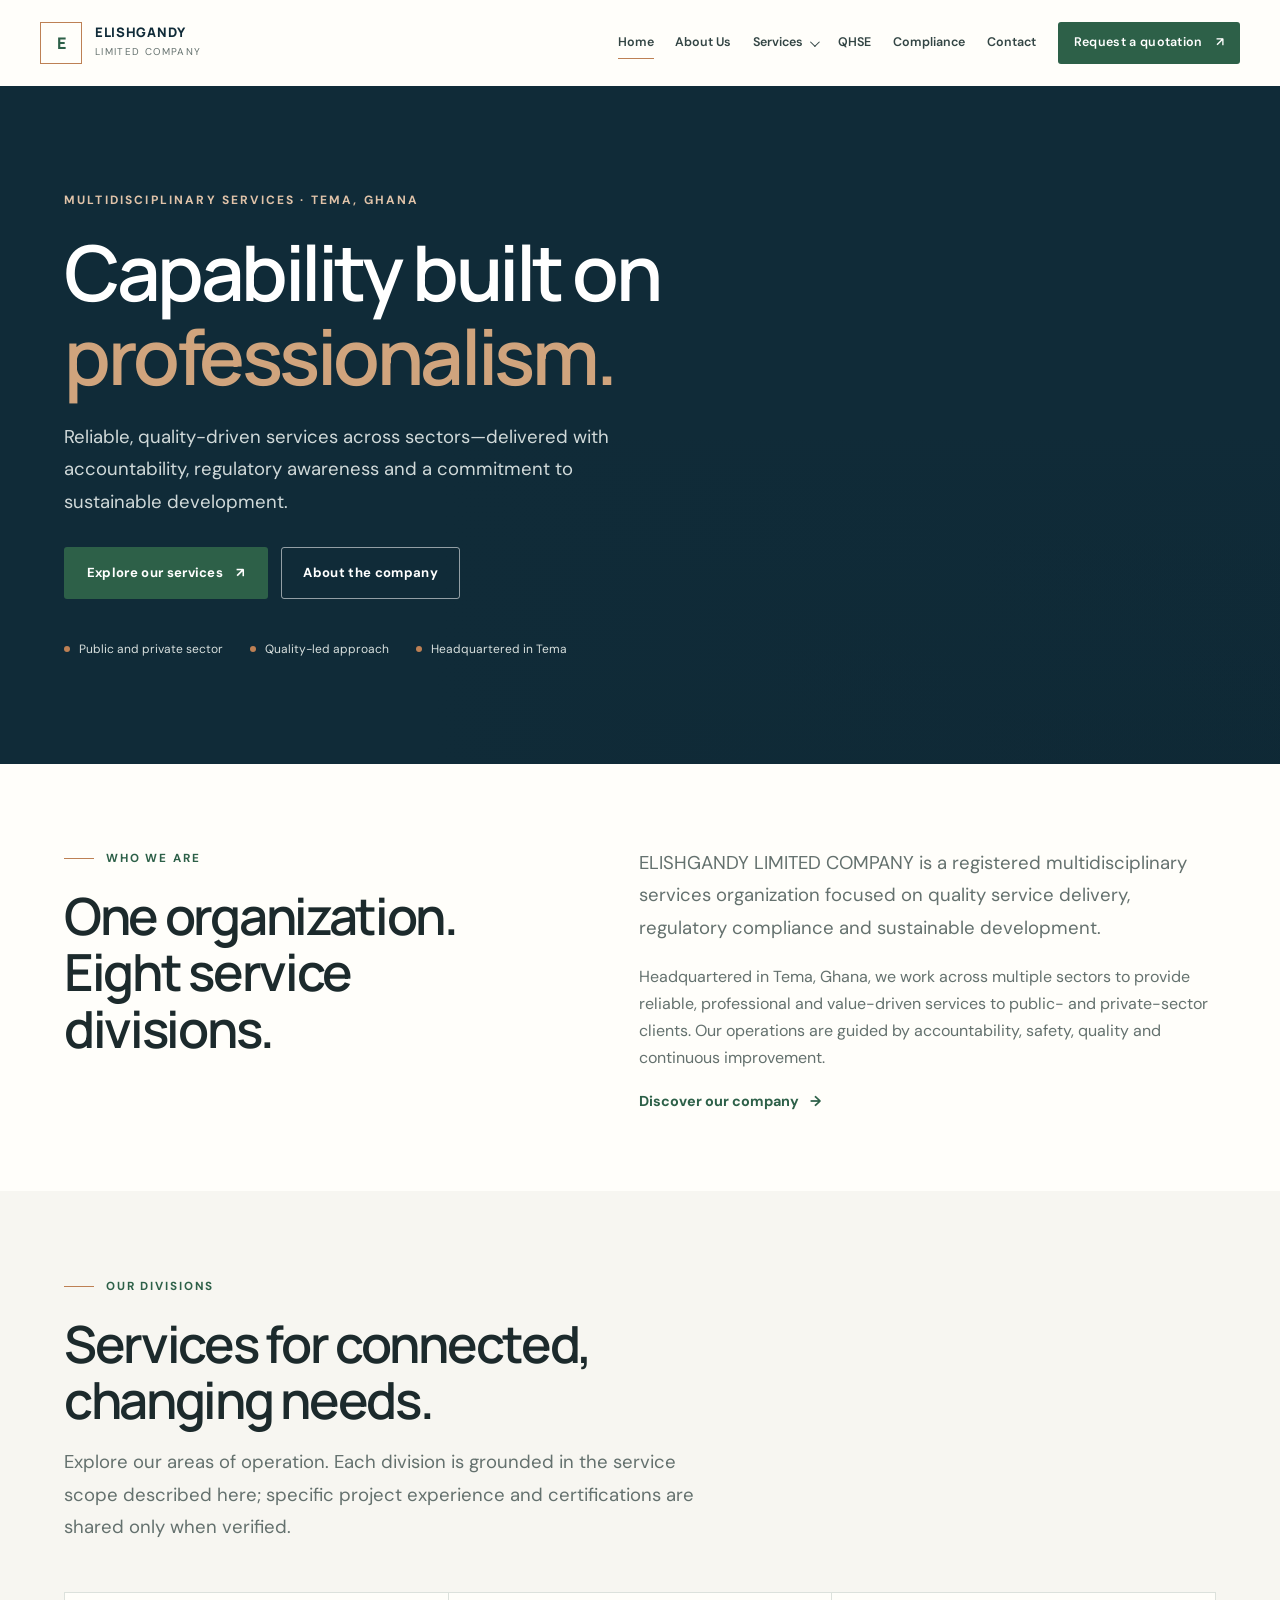
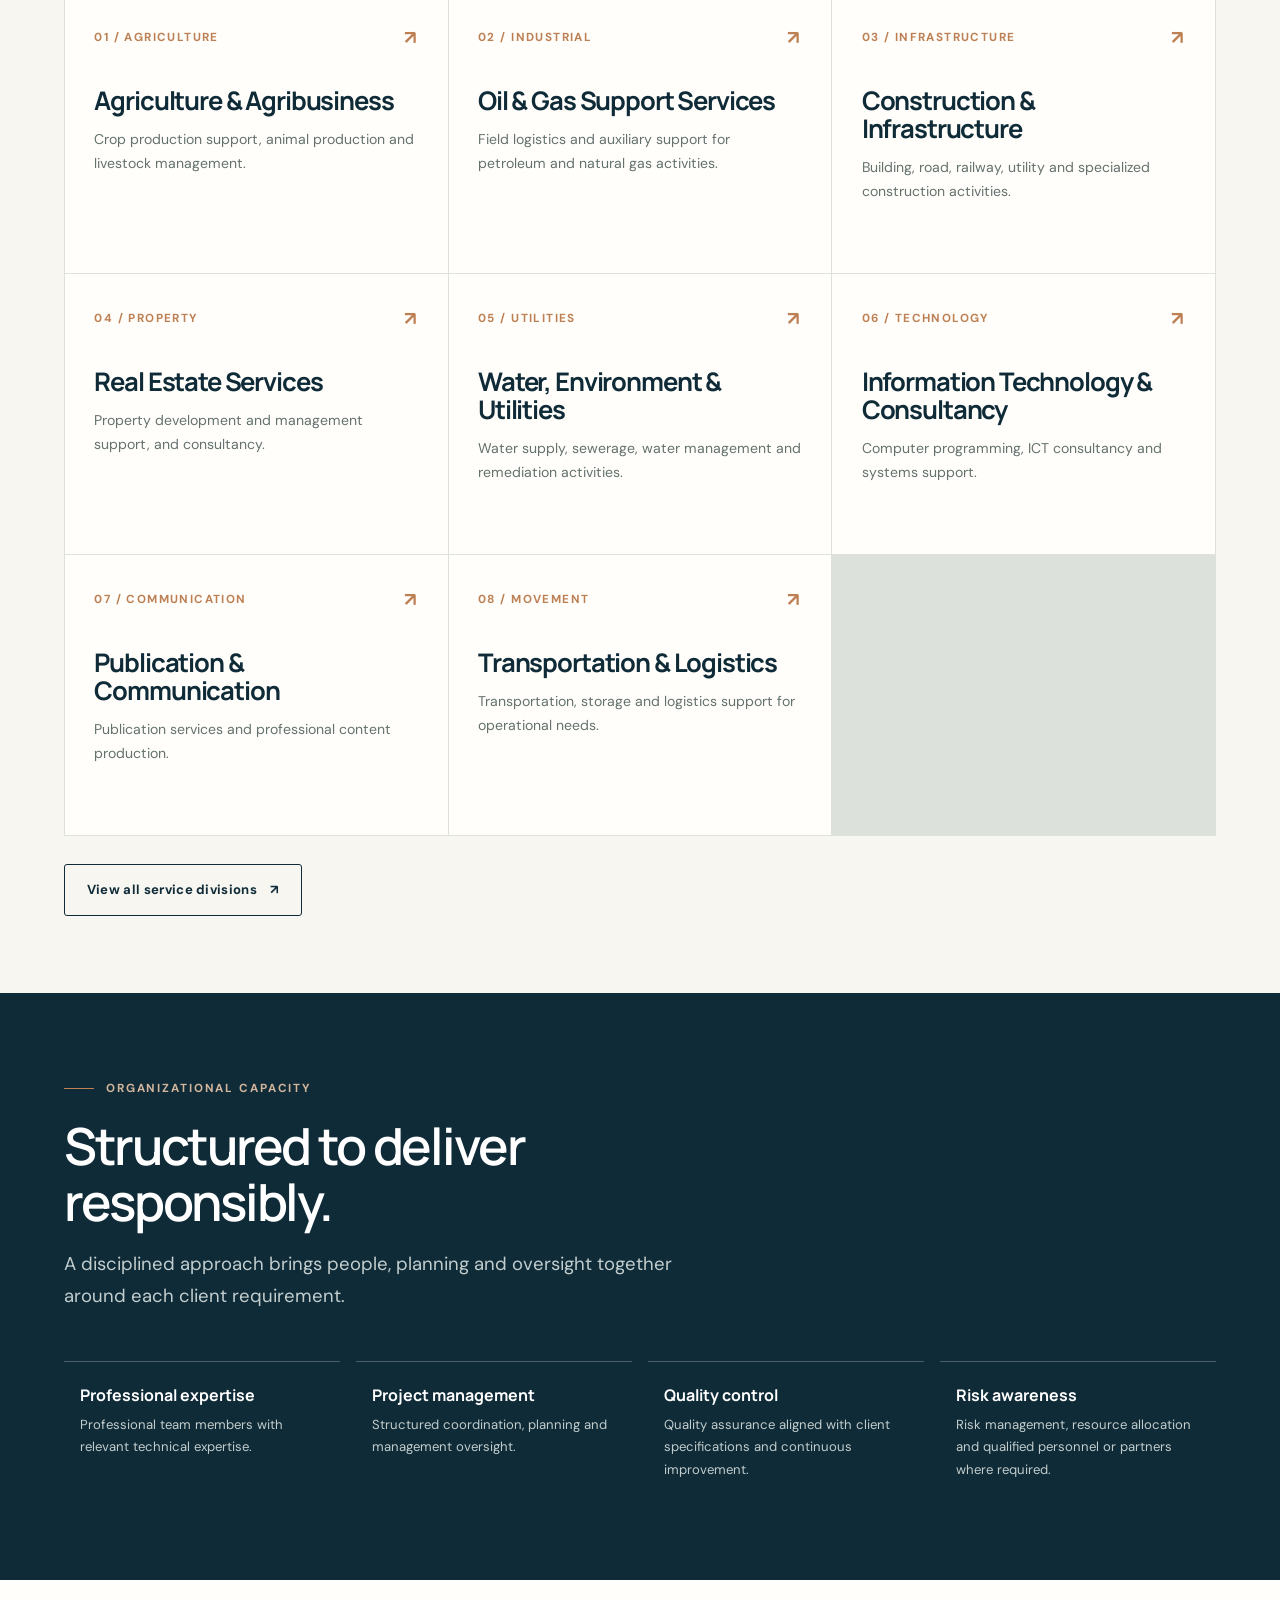
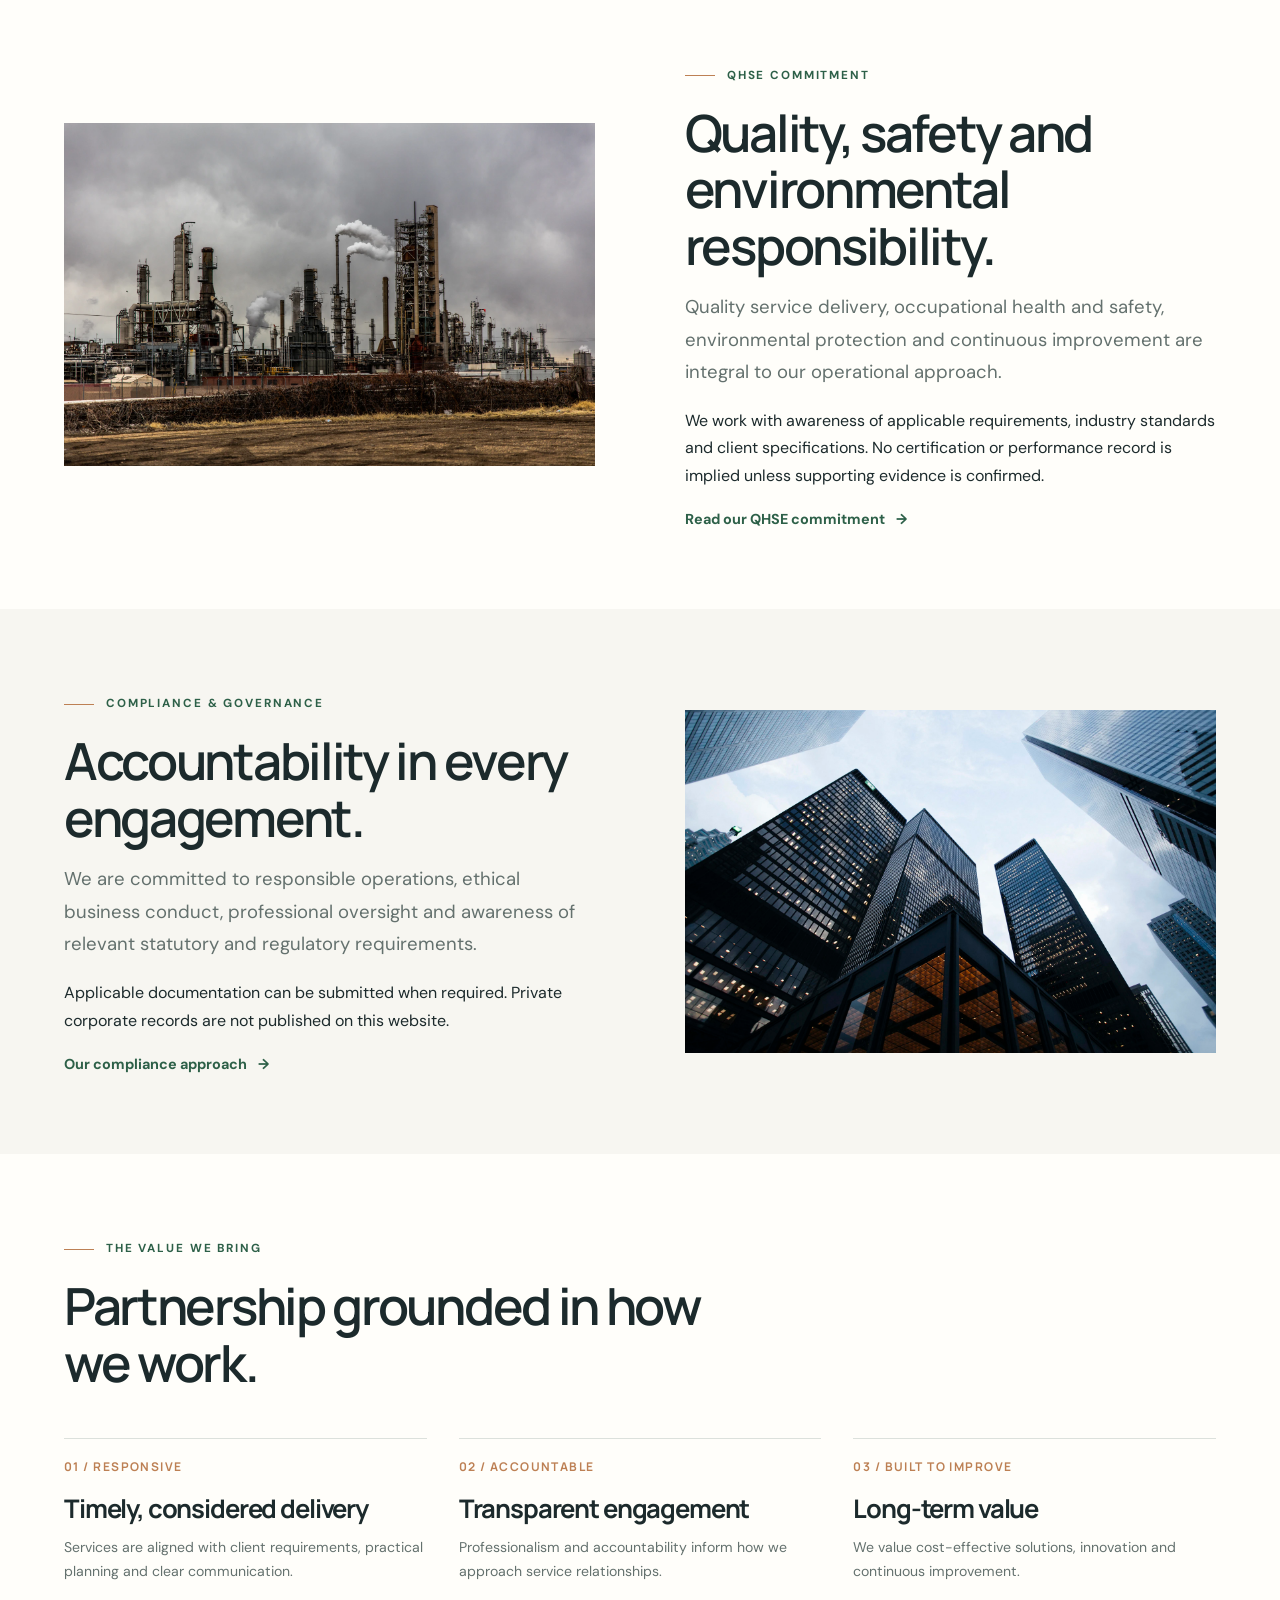
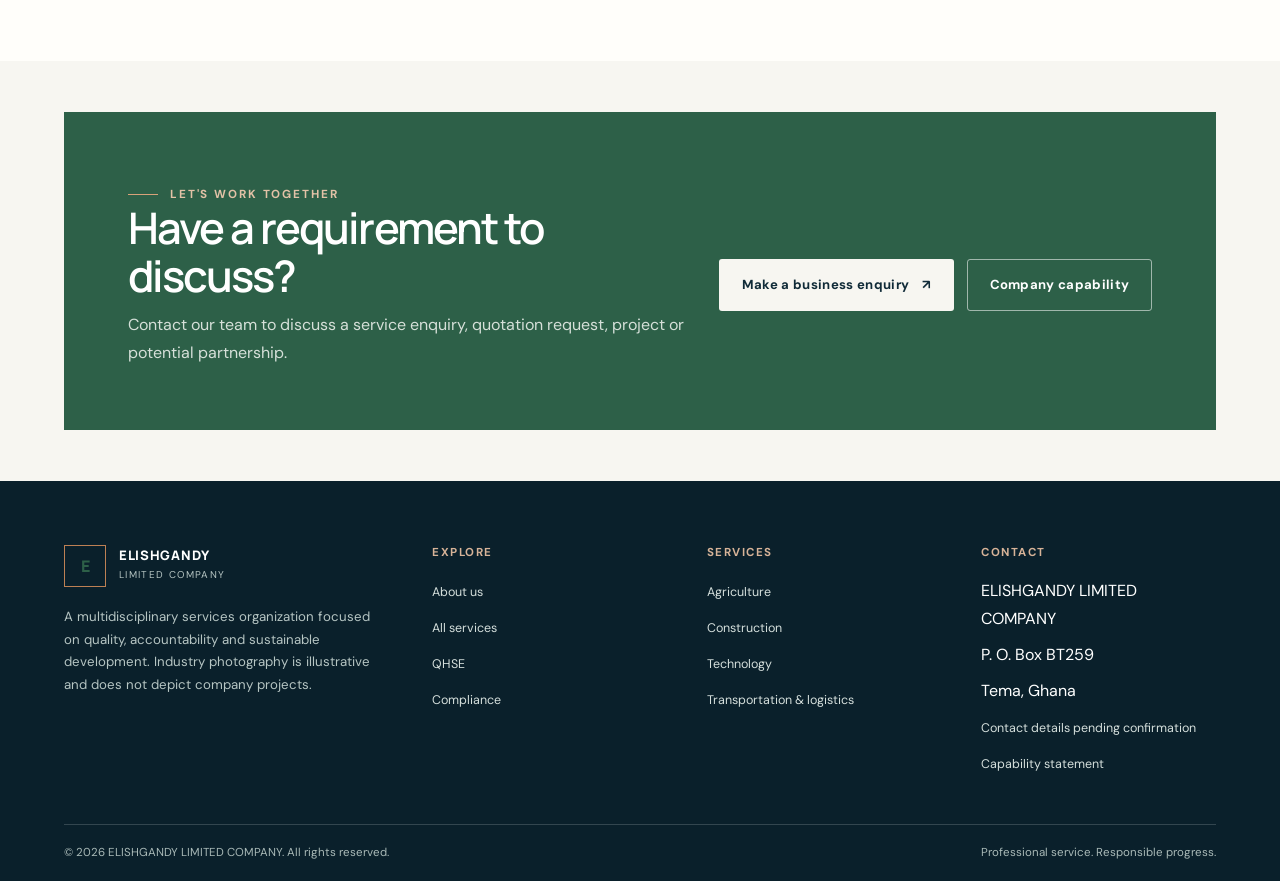
==== index.html @ 8bde243e "feat: add ELISHGANDY corporate website Co-authored-by: Copilot <223556219+Copilot@users.noreply.gith" ====
<!doctype html>
<html lang="en">
<head>
  <meta charset="utf-8">
  <meta name="viewport" content="width=device-width, initial-scale=1">
  <meta name="theme-color" content="#102b38">
  <title>ELISHGANDY LIMITED COMPANY | Multidisciplinary Services in Ghana</title>
  <meta name="description" content="A Tema-based multidisciplinary services company supporting public- and private-sector clients across infrastructure, agriculture, technology, utilities, and logistics.">
  <link rel="canonical" href="https://YOUR-DOMAIN.example/">
  <meta property="og:type" content="website">
  <meta property="og:title" content="ELISHGANDY LIMITED COMPANY">
  <meta property="og:description" content="Reliable, professional and value-driven multidisciplinary services in Ghana.">
  <meta property="og:url" content="https://YOUR-DOMAIN.example/">
  <meta property="og:image" content="assets/images/corporate-office-interior.webp">
  <link rel="icon" href="favicon.svg" type="image/svg+xml">
  <link rel="preconnect" href="https://fonts.googleapis.com">
  <link rel="preconnect" href="https://fonts.gstatic.com" crossorigin>
  
  <link rel="stylesheet" href="css/styles.css">
  <script type="application/ld+json">
  {
    "@context": "https://schema.org",
    "@type": "Organization",
    "name": "ELISHGANDY LIMITED COMPANY",
    "description": "A registered multidisciplinary services organization headquartered in Tema, Ghana.",
    "address": {
      "@type": "PostalAddress",
      "postOfficeBoxNumber": "BT259",
      "addressLocality": "Tema",
      "addressCountry": "GH"
    }
  }
  </script>
  <script type="application/ld+json">
  {
    "@context": "https://schema.org",
    "@type": "WebSite",
    "name": "ELISHGANDY LIMITED COMPANY",
    "url": "https://YOUR-DOMAIN.example/"
  }
  </script>
  <script type="module" src="js/main.js"></script>
</head>
<body>
  <a class="skip-link" href="#main">Skip to content</a>
  <header class="site-header">
    <div class="header-inner">
      <a class="brand" href="index.html" aria-label="ELISHGANDY LIMITED COMPANY home">
        <span class="brand-mark" aria-hidden="true">E</span><span><span class="brand-name">ELISHGANDY</span><span class="brand-caption">Limited Company</span></span>
      </a>
      <button class="menu-toggle" type="button" aria-label="Toggle navigation" aria-expanded="false" aria-controls="primary-navigation"><span></span></button>
      <nav class="primary-nav" id="primary-navigation" aria-label="Main navigation">
        <a href="index.html" aria-current="page">Home</a><a href="about.html">About Us</a>
        <details class="nav-dropdown"><summary>Services</summary><div class="dropdown-panel">
          <a href="services/index.html">All Services</a><a href="services/agriculture.html">Agriculture &amp; Agribusiness</a><a href="services/oil-gas.html">Oil &amp; Gas Support</a><a href="services/construction.html">Construction &amp; Infrastructure</a><a href="services/real-estate.html">Real Estate</a><a href="services/water-environment.html">Water &amp; Environment</a><a href="services/technology.html">IT &amp; Consultancy</a><a href="services/publication.html">Publication &amp; Communication</a><a href="services/logistics.html">Transportation &amp; Logistics</a>
        </div></details>
        <a href="qhse.html">QHSE</a><a href="compliance.html">Compliance</a><a href="contact.html">Contact</a><a class="button nav-cta" href="contact.html#business-enquiry">Request a quotation <span aria-hidden="true">↗</span></a>
      </nav>
    </div>
  </header>
  <main id="main" class="page-main">
    <section class="hero" style="--hero-image: url('assets/images/corporate-office-interior.webp')">
      <div class="hero-inner">
        <div class="hero-copy">
          <p class="hero-kicker">Multidisciplinary services · Tema, Ghana</p>
          <h1>Capability built on <em>professionalism.</em></h1>
          <p class="lead">Reliable, quality-driven services across sectors—delivered with accountability, regulatory awareness and a commitment to sustainable development.</p>
          <div class="button-row"><a class="button" href="services/index.html">Explore our services <span aria-hidden="true">↗</span></a><a class="button button--outline" href="about.html">About the company</a></div>
          <div class="hero-meta"><span>Public and private sector</span><span>Quality-led approach</span><span>Headquartered in Tema</span></div>
        </div>
      </div>
    </section>

    <section class="section">
      <div class="container intro-grid">
        <div class="reveal"><p class="eyebrow">Who we are</p><h2>One organization.<br>Eight service divisions.</h2></div>
        <div class="intro-aside reveal"><p class="lead">ELISHGANDY LIMITED COMPANY is a registered multidisciplinary services organization focused on quality service delivery, regulatory compliance and sustainable development.</p><p>Headquartered in Tema, Ghana, we work across multiple sectors to provide reliable, professional and value-driven services to public- and private-sector clients. Our operations are guided by accountability, safety, quality and continuous improvement.</p><a class="text-link" href="about.html">Discover our company <span aria-hidden="true">→</span></a></div>
      </div>
    </section>

    <section class="section section--ivory">
      <div class="container">
        <div class="section-heading reveal"><p class="eyebrow">Our divisions</p><h2>Services for connected, changing needs.</h2><p class="lead">Explore our areas of operation. Each division is grounded in the service scope described here; specific project experience and certifications are shared only when verified.</p></div>
        <div class="card-grid">
          <a class="service-card reveal" href="services/agriculture.html"><div class="service-card-top"><span>01 / AGRICULTURE</span><span class="arrow" aria-hidden="true">↗</span></div><h3>Agriculture &amp; Agribusiness</h3><p>Crop production support, animal production and livestock management.</p></a>
          <a class="service-card reveal" href="services/oil-gas.html"><div class="service-card-top"><span>02 / INDUSTRIAL</span><span class="arrow" aria-hidden="true">↗</span></div><h3>Oil &amp; Gas Support Services</h3><p>Field logistics and auxiliary support for petroleum and natural gas activities.</p></a>
          <a class="service-card reveal" href="services/construction.html"><div class="service-card-top"><span>03 / INFRASTRUCTURE</span><span class="arrow" aria-hidden="true">↗</span></div><h3>Construction &amp; Infrastructure</h3><p>Building, road, railway, utility and specialized construction activities.</p></a>
          <a class="service-card reveal" href="services/real-estate.html"><div class="service-card-top"><span>04 / PROPERTY</span><span class="arrow" aria-hidden="true">↗</span></div><h3>Real Estate Services</h3><p>Property development and management support, and consultancy.</p></a>
          <a class="service-card reveal" href="services/water-environment.html"><div class="service-card-top"><span>05 / UTILITIES</span><span class="arrow" aria-hidden="true">↗</span></div><h3>Water, Environment &amp; Utilities</h3><p>Water supply, sewerage, water management and remediation activities.</p></a>
          <a class="service-card reveal" href="services/technology.html"><div class="service-card-top"><span>06 / TECHNOLOGY</span><span class="arrow" aria-hidden="true">↗</span></div><h3>Information Technology &amp; Consultancy</h3><p>Computer programming, ICT consultancy and systems support.</p></a>
          <a class="service-card reveal" href="services/publication.html"><div class="service-card-top"><span>07 / COMMUNICATION</span><span class="arrow" aria-hidden="true">↗</span></div><h3>Publication &amp; Communication</h3><p>Publication services and professional content production.</p></a>
          <a class="service-card reveal" href="services/logistics.html"><div class="service-card-top"><span>08 / MOVEMENT</span><span class="arrow" aria-hidden="true">↗</span></div><h3>Transportation &amp; Logistics</h3><p>Transportation, storage and logistics support for operational needs.</p></a>
        </div>
        <div class="button-row"><a class="button button--dark-outline" href="services/index.html">View all service divisions <span aria-hidden="true">↗</span></a></div>
      </div>
    </section>

    <section class="section section--navy">
      <div class="container">
        <div class="section-heading reveal"><p class="eyebrow">Organizational capacity</p><h2>Structured to deliver responsibly.</h2><p class="lead">A disciplined approach brings people, planning and oversight together around each client requirement.</p></div>
        <div class="capability-grid">
          <div class="capability-item reveal"><strong>Professional expertise</strong><p>Professional team members with relevant technical expertise.</p></div>
          <div class="capability-item reveal"><strong>Project management</strong><p>Structured coordination, planning and management oversight.</p></div>
          <div class="capability-item reveal"><strong>Quality control</strong><p>Quality assurance aligned with client specifications and continuous improvement.</p></div>
          <div class="capability-item reveal"><strong>Risk awareness</strong><p>Risk management, resource allocation and qualified personnel or partners where required.</p></div>
        </div>
      </div>
    </section>

    <section class="section">
      <div class="container split-feature">
        <div class="image-frame image-frame--wide reveal"><img src="assets/images/industrial-energy-infrastructure.webp" width="1000" height="645" loading="lazy" alt="Industrial worksite"></div>
        <div class="split-feature-copy reveal"><p class="eyebrow">QHSE commitment</p><h2>Quality, safety and environmental responsibility.</h2><p class="lead">Quality service delivery, occupational health and safety, environmental protection and continuous improvement are integral to our operational approach.</p><p>We work with awareness of applicable requirements, industry standards and client specifications. No certification or performance record is implied unless supporting evidence is confirmed.</p><a class="text-link" href="qhse.html">Read our QHSE commitment <span aria-hidden="true">→</span></a></div>
      </div>
    </section>

    <section class="section section--ivory">
      <div class="container split-feature split-feature--reverse">
        <div class="image-frame image-frame--wide split-feature-image reveal"><img src="assets/images/modern-office-building.webp" width="1000" height="645" loading="lazy" alt="City architecture"></div>
        <div class="split-feature-copy reveal"><p class="eyebrow">Compliance &amp; governance</p><h2>Accountability in every engagement.</h2><p class="lead">We are committed to responsible operations, ethical business conduct, professional oversight and awareness of relevant statutory and regulatory requirements.</p><p>Applicable documentation can be submitted when required. Private corporate records are not published on this website.</p><a class="text-link" href="compliance.html">Our compliance approach <span aria-hidden="true">→</span></a></div>
      </div>
    </section>

    <section class="section">
      <div class="container">
        <div class="section-heading reveal"><p class="eyebrow">The value we bring</p><h2>Partnership grounded in how we work.</h2></div>
        <div class="value-grid">
          <article class="value-card reveal"><span class="number">01 / RESPONSIVE</span><h3>Timely, considered delivery</h3><p>Services are aligned with client requirements, practical planning and clear communication.</p></article>
          <article class="value-card reveal"><span class="number">02 / ACCOUNTABLE</span><h3>Transparent engagement</h3><p>Professionalism and accountability inform how we approach service relationships.</p></article>
          <article class="value-card reveal"><span class="number">03 / BUILT TO IMPROVE</span><h3>Long-term value</h3><p>We value cost-effective solutions, innovation and continuous improvement.</p></article>
        </div>
      </div>
    </section>

    <section class="section section--tight section--ivory">
      <div class="container">
        <div class="cta-panel reveal"><div><p class="eyebrow">Let's work together</p><h2>Have a requirement to discuss?</h2><p>Contact our team to discuss a service enquiry, quotation request, project or potential partnership.</p></div><div class="button-row"><a class="button button--light" href="contact.html#business-enquiry">Make a business enquiry <span aria-hidden="true">↗</span></a><a class="button button--outline" href="capability-statement.html">Company capability</a></div></div>
      </div>
    </section>
  </main>
  <footer class="site-footer">
    <div class="container footer-top">
      <div class="footer-brand"><a class="brand" href="index.html"><span class="brand-mark" aria-hidden="true">E</span><span><span class="brand-name">ELISHGANDY</span><span class="brand-caption">Limited Company</span></span></a><p class="footer-about">A multidisciplinary services organization focused on quality, accountability and sustainable development. Industry photography is illustrative and does not depict company projects.</p></div>
      <div class="footer-column"><h2>Explore</h2><ul><li><a href="about.html">About us</a></li><li><a href="services/index.html">All services</a></li><li><a href="qhse.html">QHSE</a></li><li><a href="compliance.html">Compliance</a></li></ul></div>
      <div class="footer-column"><h2>Services</h2><ul><li><a href="services/agriculture.html">Agriculture</a></li><li><a href="services/construction.html">Construction</a></li><li><a href="services/technology.html">Technology</a></li><li><a href="services/logistics.html">Transportation &amp; logistics</a></li></ul></div>
      <div class="footer-column"><h2>Contact</h2><ul><li>ELISHGANDY LIMITED COMPANY</li><li>P. O. Box BT259</li><li>Tema, Ghana</li><li><a href="contact.html">Contact details pending confirmation</a></li><li><a href="capability-statement.html">Capability statement</a></li></ul></div>
    </div>
    <div class="container footer-bottom"><p>© <span data-year>2026</span> ELISHGANDY LIMITED COMPANY. All rights reserved.</p><p>Professional service. Responsible progress.</p></div>
  </footer>
</body>
</html>
---- css/styles.css ----
@import url("https://fonts.googleapis.com/css2?family=DM+Sans:wght@400;500;600;700&family=Manrope:wght@400;500;600;700;800&display=swap");

:root {
  color-scheme: light;
  --navy: #102b38;
  --navy-deep: #0a202b;
  --green: #2d6048;
  --green-light: #e7eee8;
  --copper: #bd8054;
  --ivory: #f7f6f1;
  --paper: #fffefa;
  --ink: #1c2a2c;
  --muted: #64716e;
  --line: #dce1dc;
  --white: #fff;
  --font-display: "Manrope", "Arial", sans-serif;
  --font-body: "DM Sans", "Arial", sans-serif;
  --content: 1180px;
  --gutter: clamp(1.25rem, 5vw, 5rem);
  --radius: 3px;
  --shadow: 0 24px 70px rgb(16 43 56 / 12%);
}

* { box-sizing: border-box; }
html { scroll-behavior: smooth; scroll-padding-top: 6rem; }
body {
  margin: 0;
  background: var(--paper);
  color: var(--ink);
  font: 400 1rem/1.7 var(--font-body);
  -webkit-font-smoothing: antialiased;
}
img { display: block; max-width: 100%; }
a { color: inherit; }
button, input, select, textarea { font: inherit; }
button, summary { cursor: pointer; }
:focus-visible { outline: 3px solid var(--copper); outline-offset: 4px; }
::selection { color: var(--white); background: var(--green); }

.skip-link {
  position: fixed; z-index: 1000; top: .75rem; left: .75rem;
  padding: .7rem 1rem; color: var(--white); background: var(--navy);
  transform: translateY(-180%); transition: transform .2s ease;
}
.skip-link:focus { transform: translateY(0); }
.container { width: min(var(--content), calc(100% - var(--gutter) * 2)); margin-inline: auto; }
.section { padding-block: clamp(3.25rem, 6vw, 5.5rem); }
.section--tight { padding-block: clamp(2.25rem, 4vw, 3.5rem); }
.section--ivory { background: var(--ivory); }
.section--navy { color: var(--white); background: var(--navy); }
.eyebrow {
  display: inline-flex; align-items: center; gap: .75rem;
  margin: 0 0 1.15rem; color: var(--green);
  font-size: .73rem; font-weight: 700; letter-spacing: .16em; text-transform: uppercase;
}
.eyebrow::before { width: 30px; height: 1px; background: var(--copper); content: ""; }
.section--navy .eyebrow, .hero .eyebrow { color: #d4b69d; }
h1, h2, h3, p { margin-top: 0; }
h1, h2, h3 { font-family: var(--font-display); letter-spacing: -.045em; line-height: 1.1; }
h1 { margin-bottom: 1.4rem; font-size: clamp(2.7rem, 6vw, 5.6rem); font-weight: 600; }
h2 { margin-bottom: 1.15rem; font-size: clamp(2rem, 4vw, 3.35rem); font-weight: 600; }
h3 { margin-bottom: .8rem; font-size: clamp(1.25rem, 2vw, 1.65rem); font-weight: 700; }
.lead { max-width: 660px; color: var(--muted); font-size: clamp(1.05rem, 1.45vw, 1.25rem); line-height: 1.75; }
.section--navy .lead { color: #c2cece; }
.section-heading { max-width: 700px; margin-bottom: 3rem; }
.section-heading p:last-child { margin-bottom: 0; }
.text-link {
  display: inline-flex; align-items: center; gap: .7rem;
  color: var(--green); font-size: .9rem; font-weight: 700; text-decoration: none;
}
.text-link span { transition: transform .2s ease; }
.text-link:hover span { transform: translateX(4px); }
.button {
  display: inline-flex; min-height: 52px; align-items: center; justify-content: center; gap: .8rem;
  padding: .8rem 1.35rem; border: 1px solid transparent; border-radius: var(--radius);
  background: var(--green); color: var(--white); font-size: .82rem; font-weight: 700;
  letter-spacing: .025em; text-decoration: none; transition: background .2s ease, color .2s ease, border-color .2s ease, transform .2s ease;
}
.button:hover { background: #204d38; transform: translateY(-2px); }
.button--outline { border-color: rgb(255 255 255 / 55%); background: transparent; color: var(--white); }
.button--outline:hover { border-color: var(--white); background: var(--white); color: var(--navy); }
.button--light { background: var(--ivory); color: var(--navy); }
.button--light:hover { background: var(--white); color: var(--navy); }
.button--dark-outline { border-color: var(--navy); background: transparent; color: var(--navy); }
.button--dark-outline:hover { background: var(--navy); color: var(--white); }
.button-row { display: flex; flex-wrap: wrap; gap: .8rem; margin-top: 1.8rem; }

.site-header { position: relative; z-index: 20; background: var(--paper); }
.header-inner {
  display: flex; min-height: 86px; align-items: center; justify-content: space-between;
  gap: 2rem; width: min(1360px, calc(100% - var(--gutter) * 1.25)); margin: auto;
}
.brand { display: inline-flex; align-items: center; gap: .8rem; color: var(--navy); text-decoration: none; }
.brand-mark {
  display: grid; width: 42px; height: 42px; place-items: center;
  border: 1px solid var(--copper); color: var(--green);
  font: 800 1rem var(--font-display); letter-spacing: -.08em;
}
.brand-name { display: block; font: 800 .82rem/1.2 var(--font-display); letter-spacing: .055em; }
.brand-caption { display: block; margin-top: .24rem; color: var(--muted); font-size: .62rem; letter-spacing: .14em; text-transform: uppercase; }
.primary-nav { display: flex; align-items: center; gap: clamp(.85rem, 1.7vw, 1.7rem); }
.primary-nav > a, .nav-dropdown > summary {
  padding-block: .6rem; color: #334544; font-size: .78rem; font-weight: 600;
  text-decoration: none; list-style: none;
}
.primary-nav > a { position: relative; }
.primary-nav > a::after {
  position: absolute; right: 0; bottom: .28rem; left: 0; height: 1px;
  background: var(--copper); content: ""; transform: scaleX(0); transform-origin: left; transition: transform .2s ease;
}
.primary-nav > a:hover::after, .primary-nav > a[aria-current="page"]::after { transform: scaleX(1); }
.nav-dropdown { position: relative; }
.nav-dropdown > summary { display: flex; align-items: center; gap: .4rem; cursor: pointer; }
.nav-dropdown > summary::-webkit-details-marker { display: none; }
.nav-dropdown > summary::after { width: 6px; height: 6px; border-right: 1px solid; border-bottom: 1px solid; content: ""; transform: rotate(45deg) translateY(-2px); }
.dropdown-panel {
  position: absolute; top: calc(100% + .7rem); left: -1rem; z-index: 5;
  display: grid; width: 320px; grid-template-columns: 1fr 1fr; gap: .15rem;
  padding: .75rem; border: 1px solid var(--line); background: var(--paper); box-shadow: var(--shadow);
}
.dropdown-panel a { padding: .65rem .6rem; color: var(--muted); font-size: .75rem; line-height: 1.4; text-decoration: none; }
.dropdown-panel a:hover, .dropdown-panel a[aria-current="page"] { color: var(--green); background: var(--ivory); }
.nav-cta { min-height: 42px; padding: .55rem .95rem; font-size: .76rem; }
.primary-nav > a.nav-cta { color: var(--white); }
.primary-nav > a.nav-cta:hover { color: var(--white); }
.menu-toggle { display: none; width: 44px; height: 44px; place-items: center; border: 1px solid var(--line); background: transparent; color: var(--navy); }
.menu-toggle span, .menu-toggle span::before, .menu-toggle span::after { display: block; width: 18px; height: 1px; background: currentColor; }
.menu-toggle span { position: relative; }
.menu-toggle span::before, .menu-toggle span::after { position: absolute; left: 0; content: ""; transition: transform .2s ease; }
.menu-toggle span::before { top: -6px; }
.menu-toggle span::after { top: 6px; }
.menu-toggle[aria-expanded="true"] span { background: transparent; }
.menu-toggle[aria-expanded="true"] span::before { top: 0; transform: rotate(45deg); }
.menu-toggle[aria-expanded="true"] span::after { top: 0; transform: rotate(-45deg); }

.hero {
  position: relative; overflow: hidden; min-height: 610px; display: grid; align-items: center;
  background: var(--navy); color: var(--white);
}
.hero::before {
  position: absolute; inset: 0 0 0 34%; background:
    linear-gradient(90deg, var(--navy) 0%, rgb(16 43 56 / 82%) 19%, rgb(16 43 56 / 23%) 100%),
    linear-gradient(0deg, rgb(10 32 43 / 28%), transparent 50%),
    var(--hero-image, url("../assets/images/corporate-office-interior.webp")) center 48% / cover;
  content: "";
}
.hero-inner { position: relative; z-index: 1; width: min(var(--content), calc(100% - var(--gutter) * 2)); margin: auto; padding-block: 6.5rem; }
.hero-copy { max-width: 700px; animation: rise-in .7s both; }
.hero h1 { max-width: 720px; }
.hero h1 em { color: #d0a47d; font-style: normal; }
.hero .lead { max-width: 600px; color: #d0d9d9; }
.hero-kicker { margin: 0 0 1.2rem; color: #e0c3a9; font-size: .75rem; font-weight: 700; letter-spacing: .18em; text-transform: uppercase; }
.hero-meta { display: flex; flex-wrap: wrap; gap: 1.7rem; margin-top: 2.5rem; color: #d8e0de; font-size: .75rem; }
.hero-meta span { display: inline-flex; align-items: center; gap: .55rem; }
.hero-meta span::before { width: 6px; height: 6px; border-radius: 50%; background: var(--copper); content: ""; }
.hero--small { min-height: 420px; }
.hero--small::before { inset-inline-start: 42%; }
.hero--small .hero-inner { padding-block: 5rem; }
.hero--small h1 { max-width: 780px; font-size: clamp(2.7rem, 5.7vw, 4.8rem); }
.hero--small .lead { max-width: 620px; }
.breadcrumbs { display: flex; flex-wrap: wrap; gap: .55rem; margin-bottom: 1.4rem; color: #d2dddd; font-size: .73rem; }
.breadcrumbs a { text-decoration-color: rgb(255 255 255 / 45%); text-underline-offset: 3px; }
.breadcrumbs span[aria-hidden="true"] { color: #d0a47d; }

.intro-grid { display: grid; grid-template-columns: .9fr 1.1fr; gap: clamp(2.5rem, 8vw, 8rem); align-items: start; }
.intro-aside { padding-top: .4rem; }
.intro-aside p { color: var(--muted); }
.image-frame { position: relative; overflow: hidden; background: #dce4df; }
.image-frame img { width: 100%; height: 100%; object-fit: cover; }
.image-frame--wide { aspect-ratio: 1.55; }
.image-frame--tall { aspect-ratio: .92; }
.split-feature { display: grid; grid-template-columns: 1fr 1fr; gap: clamp(2.5rem, 7vw, 6rem); align-items: center; }
.split-feature > * { min-width: 0; }
.split-feature--reverse .split-feature-image { order: 2; }
.split-feature-image { min-height: 0; }
.split-feature-copy > :last-child { margin-bottom: 0; }
.check-list { display: grid; gap: .85rem; margin: 1.6rem 0 0; padding: 0; list-style: none; }
.check-list li { position: relative; padding-left: 1.7rem; color: var(--muted); }
.check-list li::before { position: absolute; top: .58rem; left: 0; width: 8px; height: 8px; border: 1px solid var(--copper); content: ""; transform: rotate(45deg); }

.card-grid { display: grid; grid-template-columns: repeat(3, 1fr); gap: 1px; background: var(--line); border: 1px solid var(--line); }
.service-card { display: flex; min-height: 280px; flex-direction: column; padding: clamp(1.3rem, 2.3vw, 2rem); background: var(--paper); text-decoration: none; transition: background .2s ease; }
.service-card:hover { background: var(--ivory); }
.service-card-top { display: flex; align-items: center; justify-content: space-between; margin-bottom: 2rem; color: var(--copper); font-size: .73rem; font-weight: 700; letter-spacing: .12em; }
.service-card-top .arrow { font-size: 1.2rem; transition: transform .2s ease; }
.service-card:hover .arrow { transform: translate(3px, -3px); }
.service-card h3 { max-width: 300px; color: var(--navy); }
.service-card p { margin: 0; color: var(--muted); font-size: .88rem; }
.capability-grid { display: grid; grid-template-columns: repeat(4, 1fr); gap: 1rem; margin-top: 3rem; }
.capability-item { padding: 1.4rem 1rem; border-top: 1px solid rgb(255 255 255 / 25%); }
.capability-item strong { display: block; margin-bottom: .5rem; font: 700 1rem var(--font-display); }
.capability-item p { margin: 0; color: #c1cdcc; font-size: .82rem; }
.value-grid { display: grid; grid-template-columns: repeat(3, 1fr); gap: 2rem; }
.value-card { padding-top: 1.2rem; border-top: 1px solid var(--line); }
.value-card .number { display: block; margin-bottom: 1.25rem; color: var(--copper); font: 700 .75rem var(--font-display); letter-spacing: .12em; }
.value-card p { margin: 0; color: var(--muted); font-size: .88rem; }
.service-detail-grid { display: grid; grid-template-columns: 1fr 1fr; gap: .8rem; margin-top: 2rem; }
.detail-item { padding: 1.1rem 1.15rem; border: 1px solid var(--line); background: var(--paper); }
.detail-item strong { display: block; margin-bottom: .35rem; color: var(--navy); font-size: .9rem; }
.detail-item p { margin: 0; color: var(--muted); font-size: .8rem; }
.related-links { display: flex; flex-wrap: wrap; gap: .7rem; margin-top: 1.3rem; }
.related-links a { padding: .65rem .85rem; border: 1px solid var(--line); color: var(--green); font-size: .78rem; font-weight: 600; text-decoration: none; }
.related-links a:hover { border-color: var(--green); }
.quote-block { padding: clamp(1.6rem, 4vw, 3rem); border-left: 2px solid var(--copper); background: var(--ivory); }
.quote-block p { margin: 0; color: var(--navy); font: 600 clamp(1.25rem, 2.3vw, 1.8rem)/1.45 var(--font-display); letter-spacing: -.025em; }

.cta-panel { display: grid; grid-template-columns: 1fr auto; align-items: center; gap: 2rem; padding: clamp(2rem, 5vw, 4rem); background: var(--green); color: var(--white); }
.cta-panel h2 { max-width: 700px; margin-bottom: .7rem; font-size: clamp(1.8rem, 3.4vw, 2.8rem); }
.cta-panel p { max-width: 650px; margin: 0; color: #d6e0d9; }
.cta-panel .eyebrow { color: #e3c2a7; }
.cta-panel .eyebrow::before { background: #d8a27a; }
.notice { padding: 1.25rem 1.4rem; border: 1px solid #d5c7b9; background: #fbf6ef; color: #51463c; font-size: .88rem; }
.notice strong { color: var(--navy); }
.contact-grid { display: grid; grid-template-columns: .8fr 1.2fr; gap: clamp(2rem, 7vw, 7rem); align-items: start; }
.contact-list { display: grid; gap: 1.3rem; margin-top: 2rem; }
.contact-item { padding-bottom: 1rem; border-bottom: 1px solid var(--line); }
.contact-item span { display: block; margin-bottom: .3rem; color: var(--muted); font-size: .73rem; font-weight: 700; letter-spacing: .1em; text-transform: uppercase; }
.contact-item strong { color: var(--navy); font-size: .95rem; }
.contact-item small { display: block; margin-top: .35rem; color: var(--muted); }
.form-panel { padding: clamp(1.4rem, 3vw, 2.5rem); border: 1px solid var(--line); background: var(--paper); box-shadow: 0 12px 40px rgb(16 43 56 / 5%); }
.form-grid { display: grid; grid-template-columns: 1fr 1fr; gap: 1.1rem; }
.field { display: grid; gap: .42rem; }
.field--full { grid-column: 1 / -1; }
.field label { color: var(--navy); font-size: .78rem; font-weight: 700; }
.field input, .field select, .field textarea { width: 100%; min-height: 48px; padding: .7rem .8rem; border: 1px solid #cbd4ce; border-radius: 0; background: var(--white); color: var(--ink); }
.field textarea { min-height: 140px; resize: vertical; }
.field input:focus, .field select:focus, .field textarea:focus { border-color: var(--green); outline: 2px solid rgb(45 96 72 / 15%); }
.form-note { margin: 1rem 0 0; color: var(--muted); font-size: .75rem; }
.form-status { min-height: 1.5rem; margin: .8rem 0 0; color: var(--navy); font-size: .85rem; }
.contact-form [aria-invalid="true"] { border-color: #9c3d35; }
.breadcrumb-line { margin-bottom: 1rem; }
.doc-placeholder { display: grid; grid-template-columns: auto 1fr; gap: 1.2rem; align-items: start; padding: 1.5rem; border: 1px dashed #b6c1ba; background: var(--ivory); }
.doc-icon { display: grid; width: 48px; height: 48px; place-items: center; background: var(--green-light); color: var(--green); font: 700 .8rem var(--font-display); }
.doc-placeholder p:last-child { margin-bottom: 0; }

.site-footer { padding-top: 4rem; background: var(--navy-deep); color: var(--white); }
.footer-top { display: grid; grid-template-columns: 1.4fr 1fr 1fr 1fr; gap: 2.5rem; padding-bottom: 3rem; }
.footer-brand .brand { color: var(--white); }
.footer-brand .brand-caption, .footer-about { color: #b6c5c3; }
.footer-about { max-width: 320px; margin: 1.2rem 0 0; font-size: .83rem; }
.footer-column h2 { margin-bottom: 1.1rem; color: #d7b398; font: 700 .72rem var(--font-body); letter-spacing: .13em; text-transform: uppercase; }
.footer-column ul { display: grid; gap: .55rem; margin: 0; padding: 0; list-style: none; }
.footer-column a { color: #d5dfdc; font-size: .78rem; text-decoration: none; }
.footer-column a:hover { color: var(--white); text-decoration: underline; text-underline-offset: 4px; }
.footer-bottom { display: flex; justify-content: space-between; gap: 1.5rem; padding-block: 1.15rem; border-top: 1px solid rgb(255 255 255 / 17%); color: #a9b9b7; font-size: .72rem; }
.footer-bottom p { margin: 0; }
.footer-bottom a { color: inherit; }
.reveal-ready .reveal { opacity: 0; transform: translateY(18px); transition: opacity .55s ease, transform .55s ease; }
.reveal-ready .reveal.is-visible { opacity: 1; transform: none; }
.page-main { min-height: 50vh; }
.sr-only { position: absolute; width: 1px; height: 1px; padding: 0; margin: -1px; overflow: hidden; clip: rect(0, 0, 0, 0); white-space: nowrap; border: 0; }

@keyframes rise-in { from { opacity: 0; transform: translateY(16px); } to { opacity: 1; transform: none; } }

@media (max-width: 1020px) {
  .header-inner { min-height: 76px; }
  .menu-ready .menu-toggle { display: grid; margin-left: auto; }
  .header-inner { flex-wrap: wrap; }
  .primary-nav { width: 100%; flex-direction: column; align-items: stretch; gap: .25rem; padding: 0 0 1rem; }
  .menu-ready .primary-nav:not(.is-open) { display: none; }
  .menu-ready .primary-nav.is-open { display: flex; }
  .primary-nav > a, .nav-dropdown > summary { padding: .75rem .4rem; }
  .nav-cta { align-self: flex-start; margin-top: .35rem; }
  .dropdown-panel { position: static; width: 100%; margin-top: .25rem; box-shadow: none; }
  .hero { min-height: 570px; }
  .hero::before { inset-inline-start: 20%; }
  .capability-grid { grid-template-columns: repeat(2, 1fr); }
  .footer-top { grid-template-columns: 1.2fr 1fr 1fr; }
  .footer-brand { grid-column: 1 / -1; }
}
@media (max-width: 780px) {
  :root { --gutter: 1.25rem; }
  .header-inner { width: calc(100% - 2rem); }
  .brand-mark { width: 38px; height: 38px; }
  .brand-name { font-size: .72rem; }
  .brand-caption { font-size: .57rem; }
  .hero { min-height: 620px; align-items: end; }
  .hero::before { inset: 0; background:
    linear-gradient(90deg, rgb(16 43 56 / 91%), rgb(16 43 56 / 56%)),
    linear-gradient(0deg, rgb(10 32 43 / 36%), transparent 55%),
    var(--hero-image, url("../assets/images/corporate-office-interior.webp")) center / cover; }
  .hero-inner { padding-block: 5.5rem 4rem; }
  .hero h1 { font-size: clamp(2.65rem, 13vw, 4.3rem); }
  .hero--small { min-height: 440px; }
  .hero--small::before { inset: 0; }
  .hero--small .hero-inner { padding-block: 4rem; }
  .hero-meta { gap: .7rem 1.2rem; }
  .intro-grid, .split-feature, .contact-grid { grid-template-columns: 1fr; gap: 2rem; }
  .split-feature--reverse .split-feature-image { order: 0; }
  .split-feature-image { min-height: 0; }
  .card-grid { grid-template-columns: 1fr; }
  .service-card { min-height: 220px; }
  .value-grid { grid-template-columns: 1fr; gap: 1.5rem; }
  .service-detail-grid { grid-template-columns: 1fr; }
  .capability-grid { grid-template-columns: 1fr 1fr; gap: .2rem .8rem; }
  .cta-panel { grid-template-columns: 1fr; }
  .cta-panel .button { justify-self: start; }
  .form-grid { grid-template-columns: 1fr; }
  .field--full { grid-column: auto; }
  .footer-top { grid-template-columns: 1fr 1fr; gap: 2rem 1rem; }
  .footer-brand { grid-column: 1 / -1; }
  .footer-column:last-child { grid-column: 1 / -1; }
  .footer-bottom { flex-direction: column; gap: .5rem; }
}
@media (prefers-reduced-motion: reduce) {
  *, *::before, *::after { scroll-behavior: auto !important; animation-duration: .01ms !important; animation-iteration-count: 1 !important; transition-duration: .01ms !important; }
  .reveal-ready .reveal { opacity: 1; transform: none; }
}
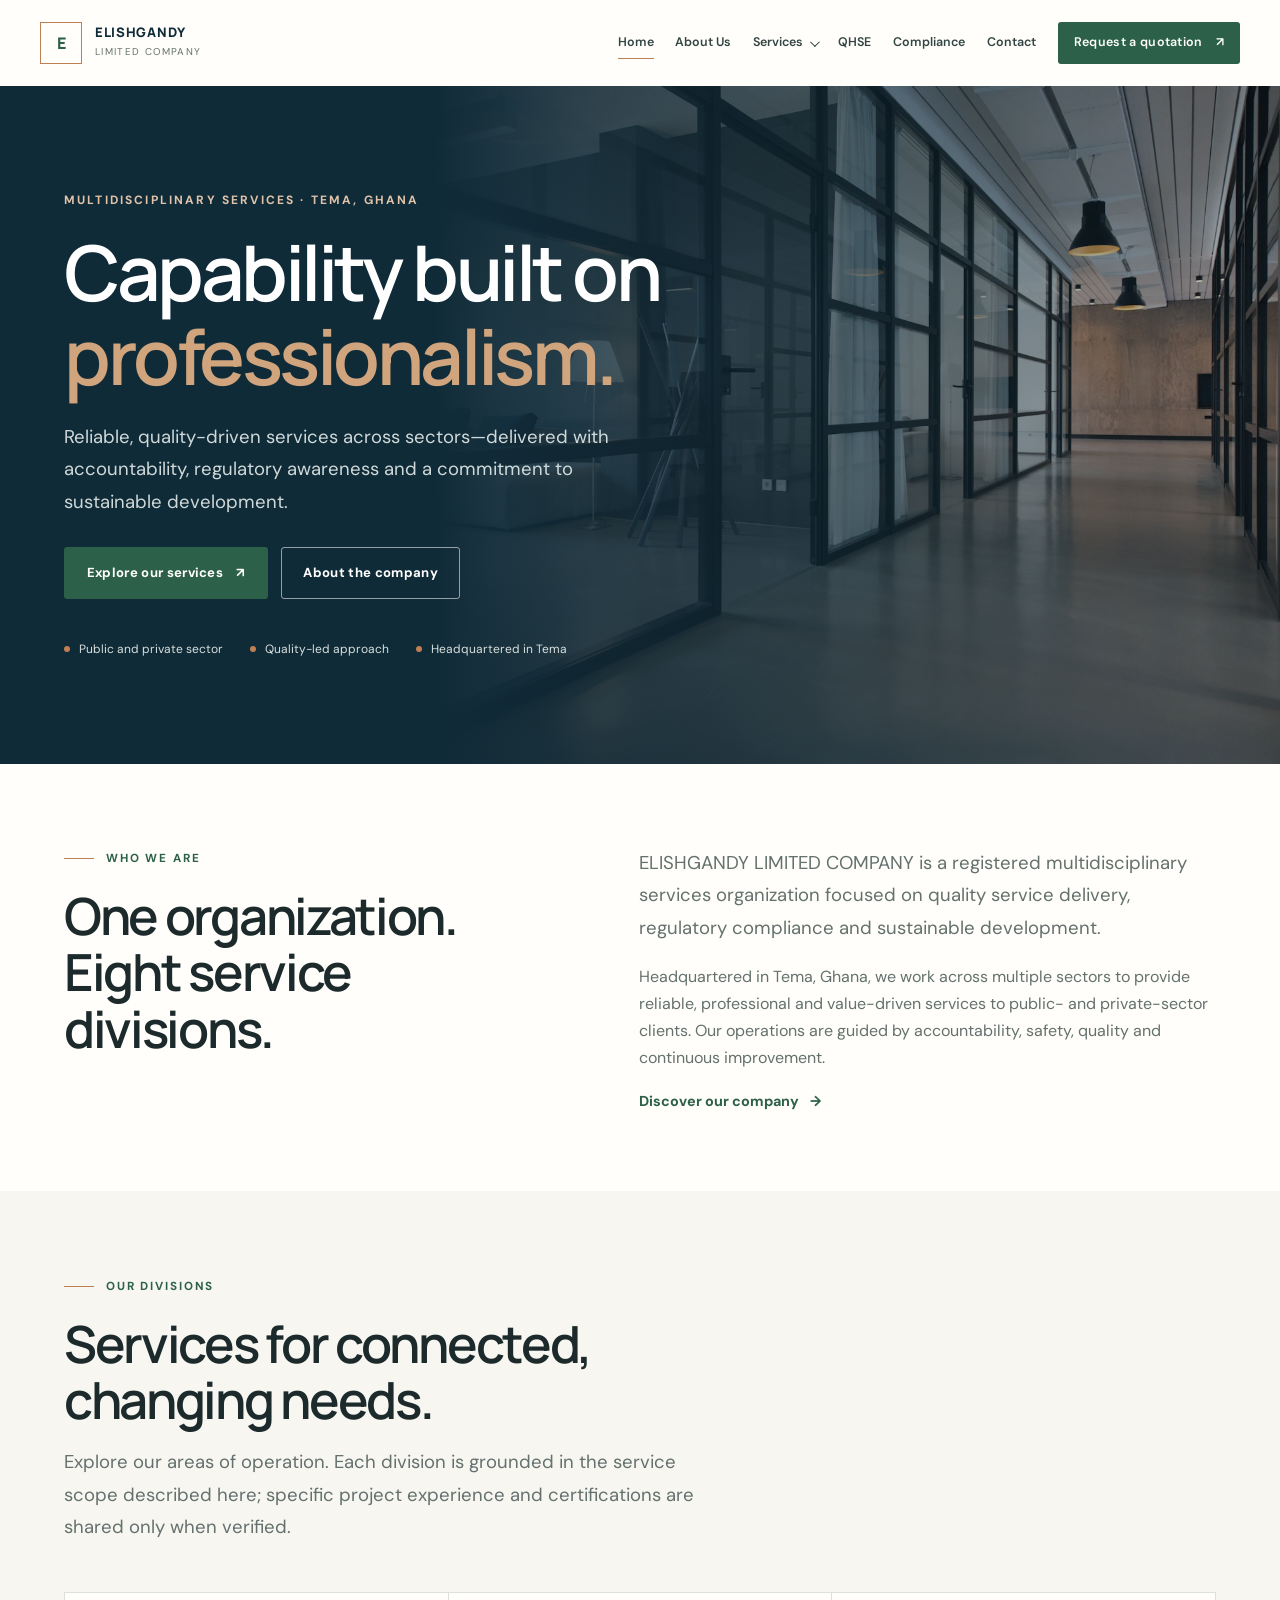
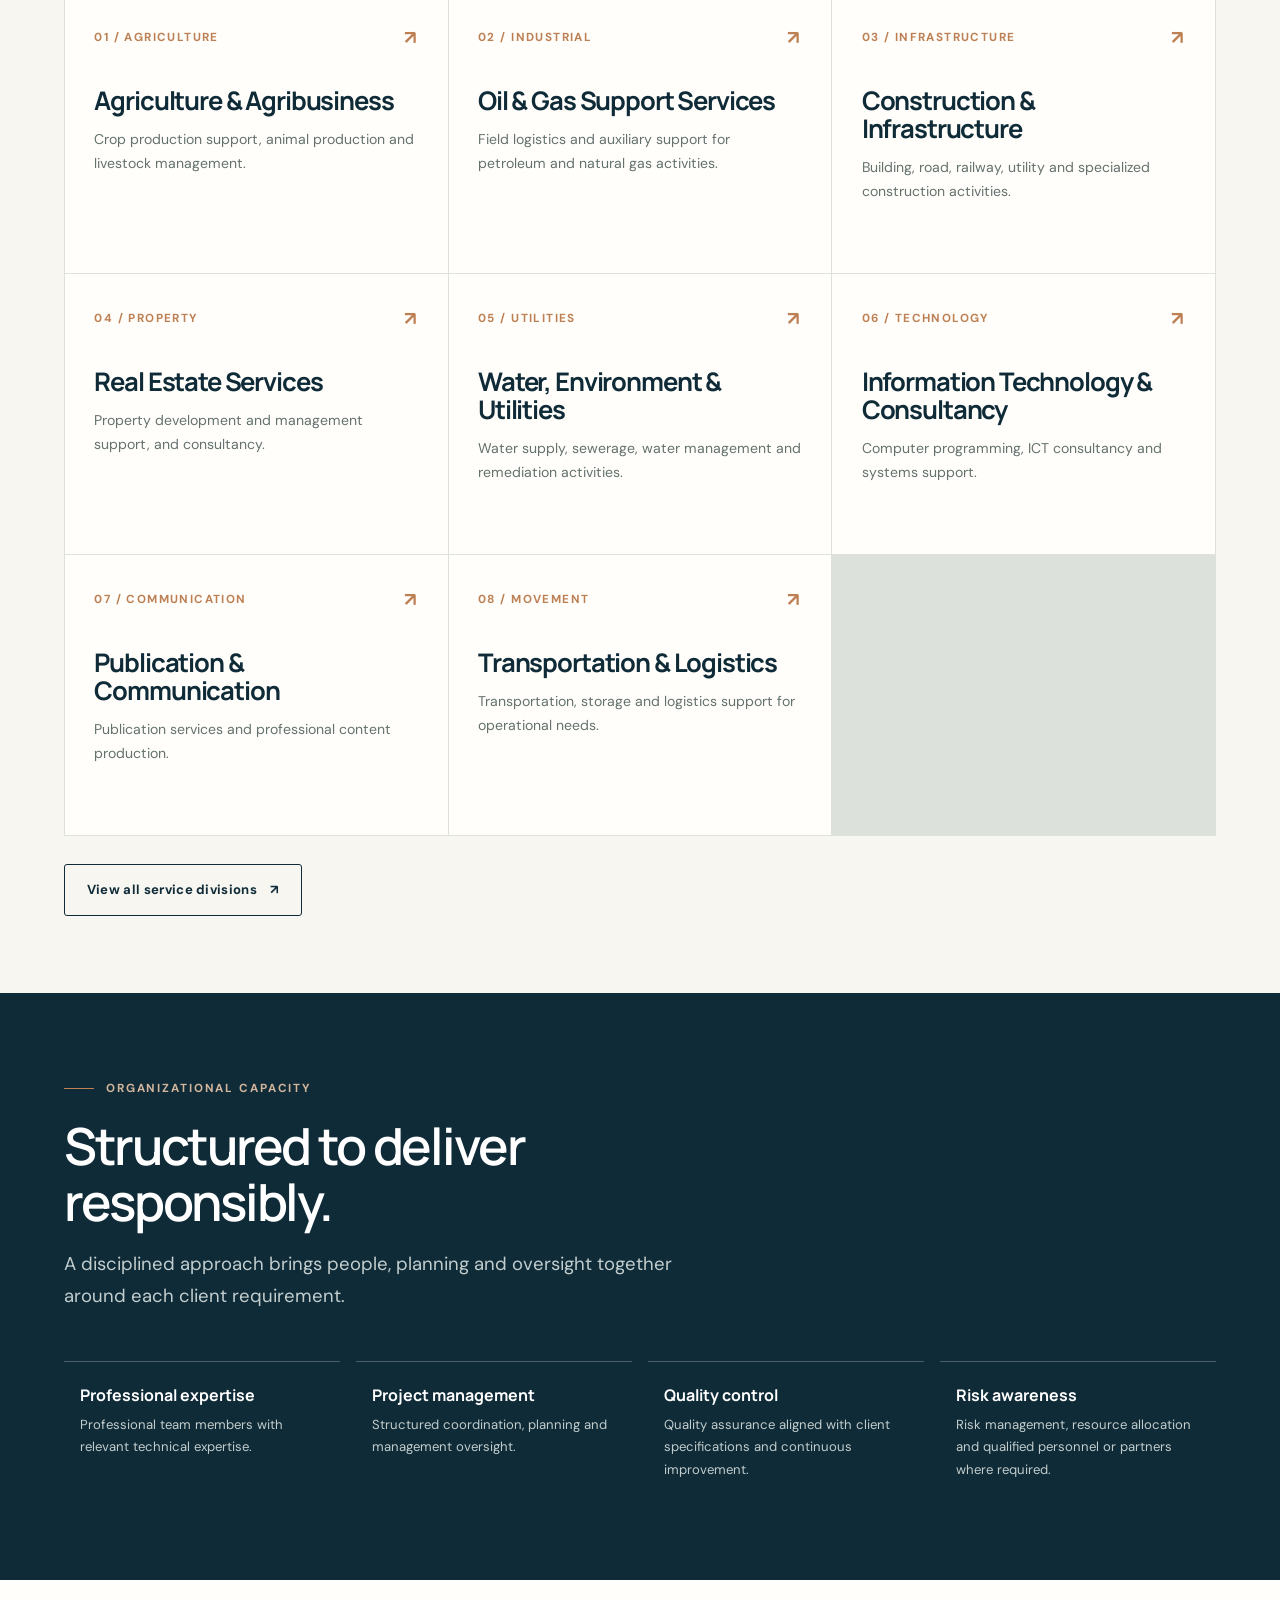
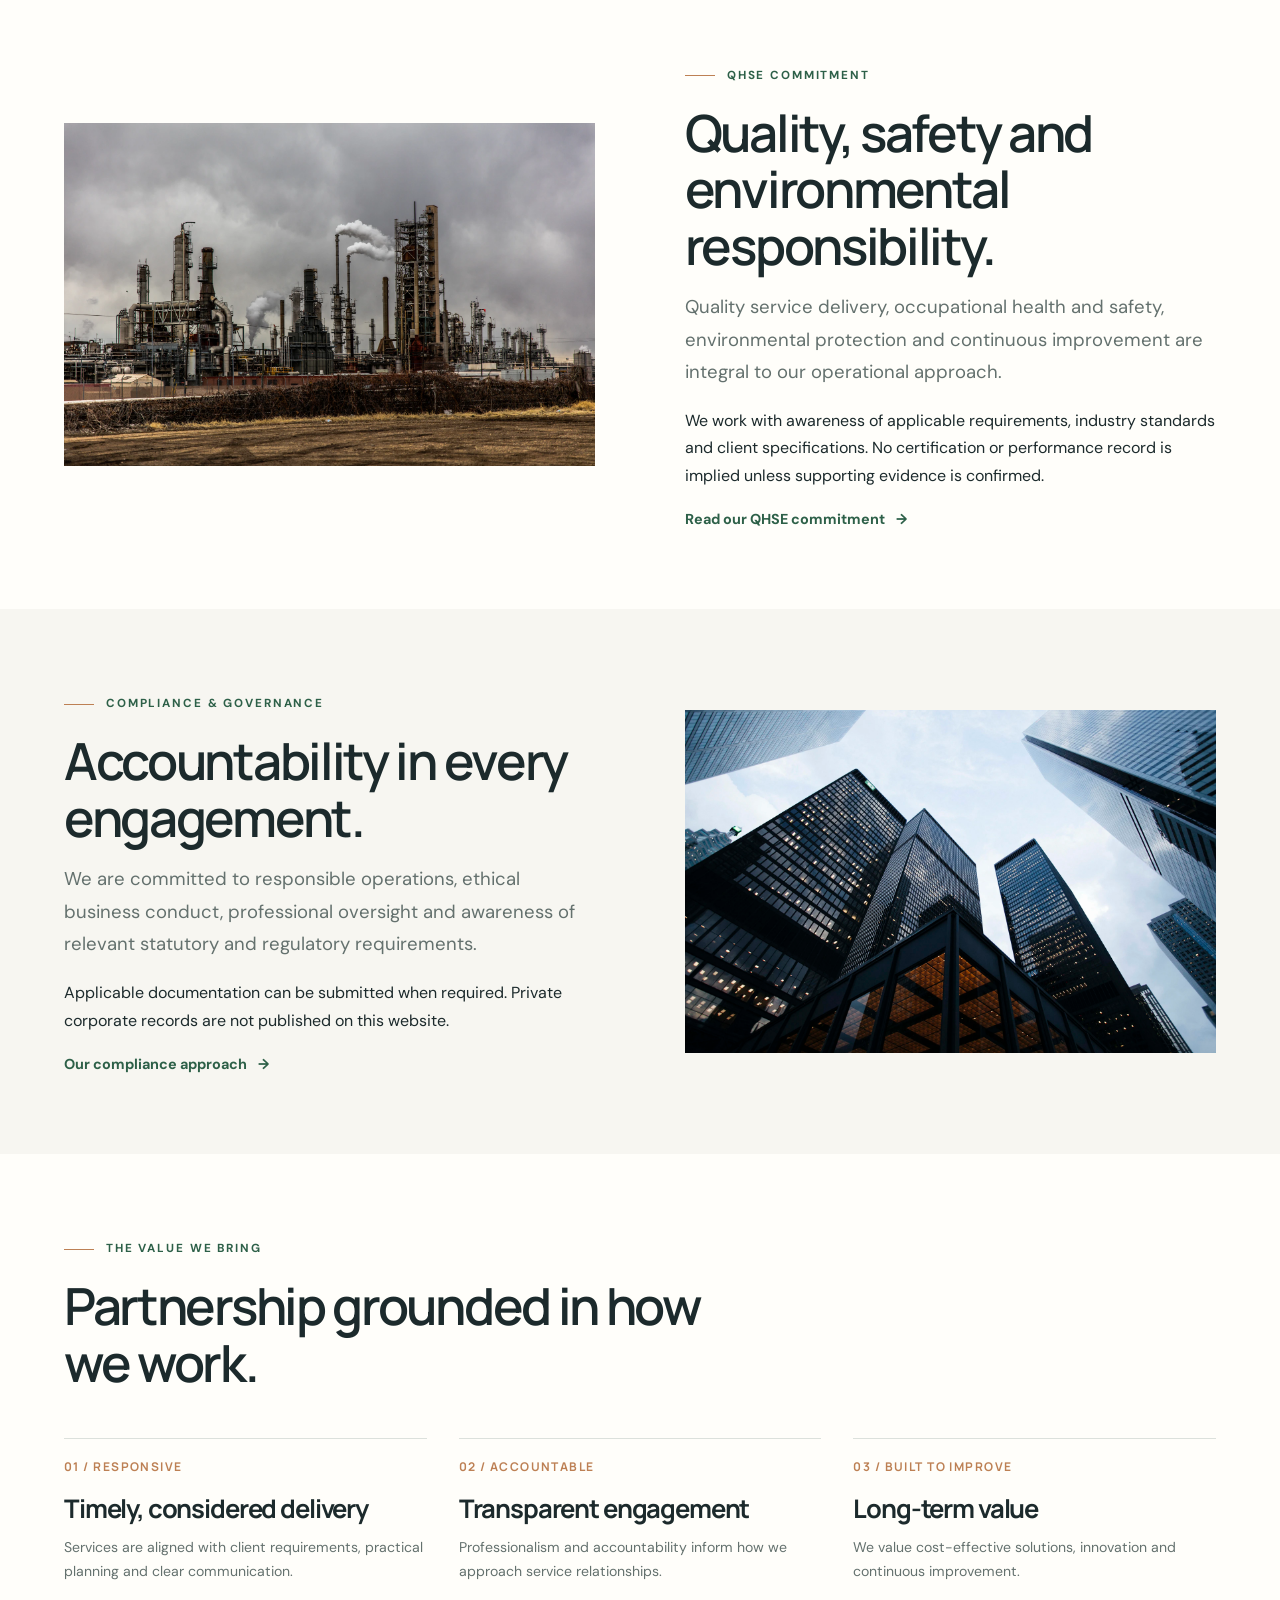
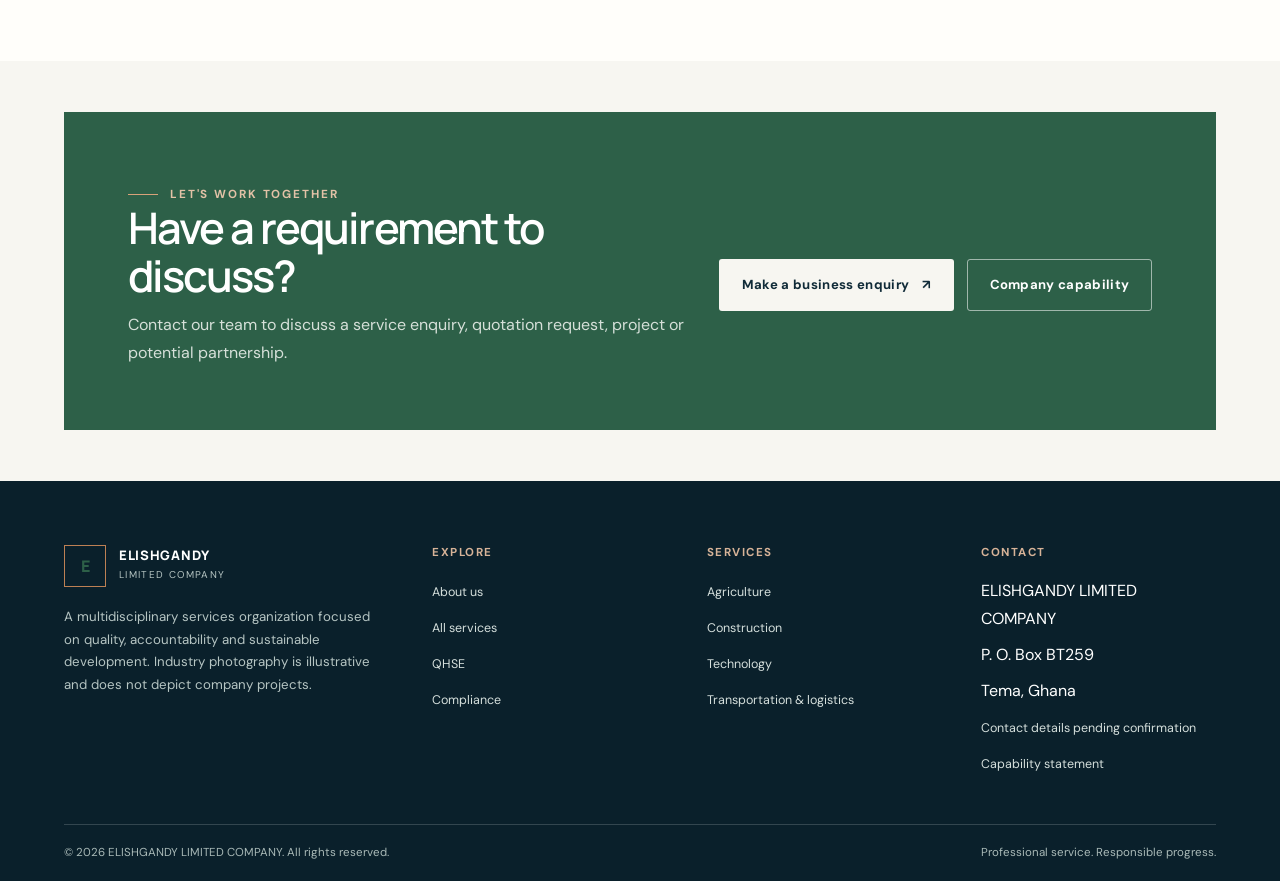
==== commit bbfdeabb: "fix: load GitHub Pages banner images Co-authored-by: Copilot <223556219+Copilot@users.noreply.github" ====
--- a/index.html
+++ b/index.html
@@ -59,7 +59,7 @@
     </div>
   </header>
   <main id="main" class="page-main">
-    <section class="hero" style="--hero-image: url('assets/images/corporate-office-interior.webp')">
+    <section class="hero"><img class="hero-image" src="assets/images/corporate-office-interior.webp" width="1600" height="1067" alt="" fetchpriority="high">
       <div class="hero-inner">
         <div class="hero-copy">
           <p class="hero-kicker">Multidisciplinary services · Tema, Ghana</p>
--- a/css/styles.css
+++ b/css/styles.css
@@ -137,14 +137,17 @@
   position: relative; overflow: hidden; min-height: 610px; display: grid; align-items: center;
   background: var(--navy); color: var(--white);
 }
+.hero-image {
+  position: absolute; inset: 0 0 0 34%; z-index: 0;
+  width: 66%; height: 100%; object-fit: cover; object-position: center 48%;
+}
 .hero::before {
-  position: absolute; inset: 0 0 0 34%; background:
+  position: absolute; inset: 0 0 0 34%; z-index: 1; background:
     linear-gradient(90deg, var(--navy) 0%, rgb(16 43 56 / 82%) 19%, rgb(16 43 56 / 23%) 100%),
-    linear-gradient(0deg, rgb(10 32 43 / 28%), transparent 50%),
-    var(--hero-image, url("../assets/images/corporate-office-interior.webp")) center 48% / cover;
+    linear-gradient(0deg, rgb(10 32 43 / 28%), transparent 50%);
   content: "";
 }
-.hero-inner { position: relative; z-index: 1; width: min(var(--content), calc(100% - var(--gutter) * 2)); margin: auto; padding-block: 6.5rem; }
+.hero-inner { position: relative; z-index: 2; width: min(var(--content), calc(100% - var(--gutter) * 2)); margin: auto; padding-block: 6.5rem; }
 .hero-copy { max-width: 700px; animation: rise-in .7s both; }
 .hero h1 { max-width: 720px; }
 .hero h1 em { color: #d0a47d; font-style: normal; }
@@ -263,6 +266,7 @@
   .nav-cta { align-self: flex-start; margin-top: .35rem; }
   .dropdown-panel { position: static; width: 100%; margin-top: .25rem; box-shadow: none; }
   .hero { min-height: 570px; }
+  .hero-image { inset-inline-start: 20%; width: 80%; }
   .hero::before { inset-inline-start: 20%; }
   .capability-grid { grid-template-columns: repeat(2, 1fr); }
   .footer-top { grid-template-columns: 1.2fr 1fr 1fr; }
@@ -275,10 +279,10 @@
   .brand-name { font-size: .72rem; }
   .brand-caption { font-size: .57rem; }
   .hero { min-height: 620px; align-items: end; }
+  .hero-image { inset: 0; width: 100%; object-position: center; }
   .hero::before { inset: 0; background:
     linear-gradient(90deg, rgb(16 43 56 / 91%), rgb(16 43 56 / 56%)),
-    linear-gradient(0deg, rgb(10 32 43 / 36%), transparent 55%),
-    var(--hero-image, url("../assets/images/corporate-office-interior.webp")) center / cover; }
+    linear-gradient(0deg, rgb(10 32 43 / 36%), transparent 55%); }
   .hero-inner { padding-block: 5.5rem 4rem; }
   .hero h1 { font-size: clamp(2.65rem, 13vw, 4.3rem); }
   .hero--small { min-height: 440px; }
